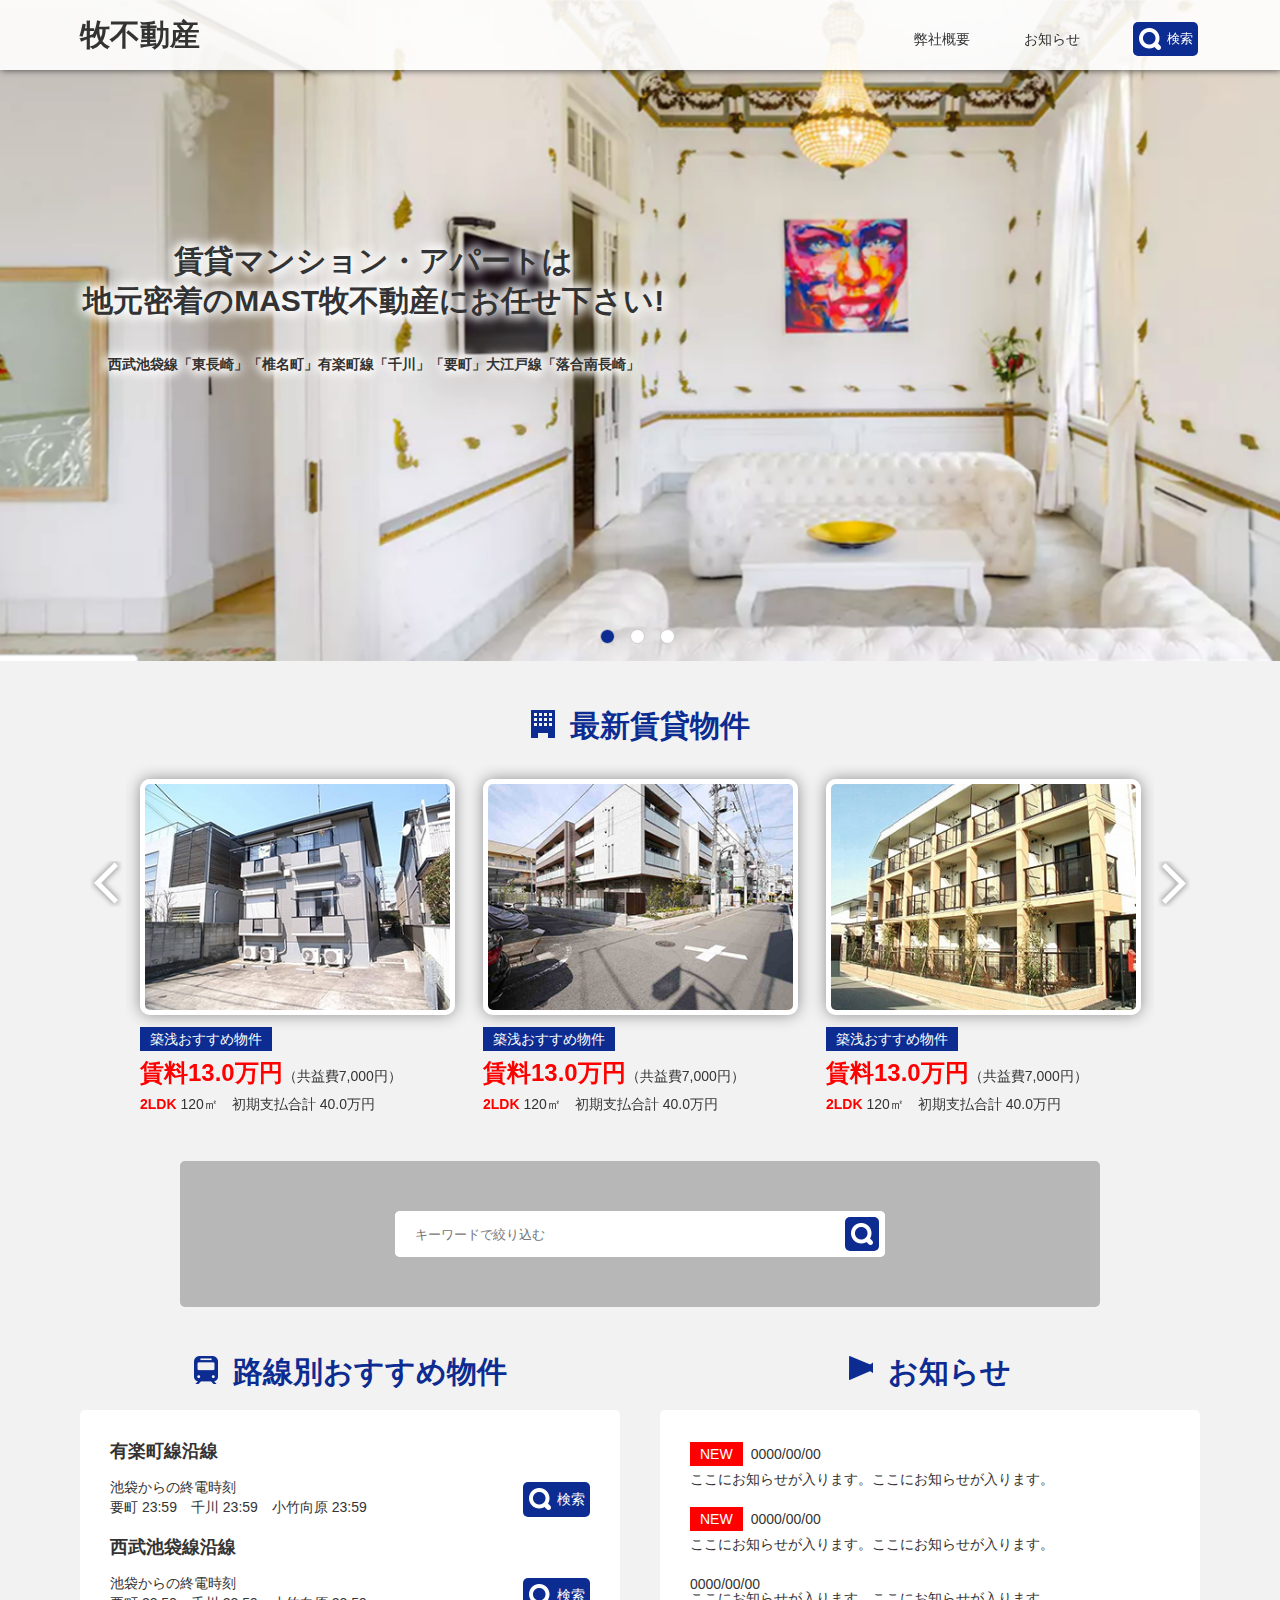
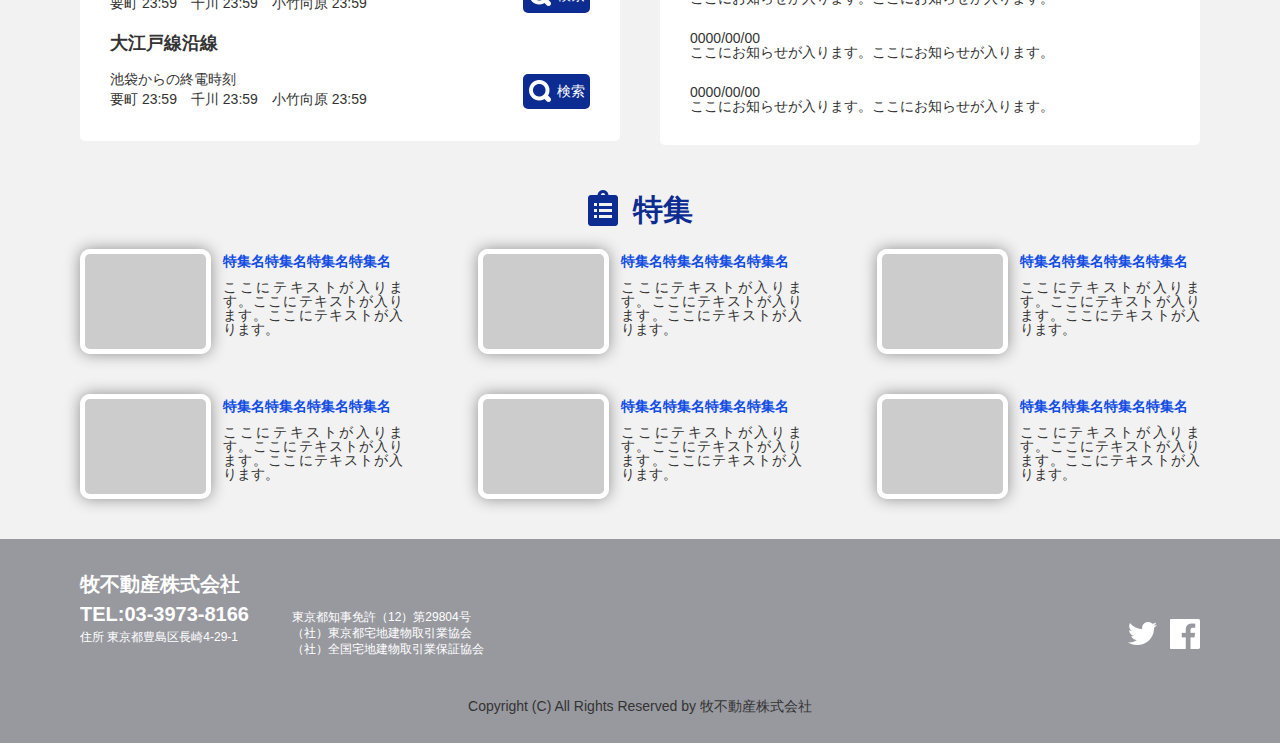
==== index.html @ fd667d38 "update" ====
<!DOCTYPE html>
<html>
<head>
	<title>牧不動産</title>
	<meta charset='utf-8'>
	<meta name="viewport" content="width=device-width, initial-scale=1, maximum-scale=1, user-scalable=no">
	<link rel="stylesheet" type="text/css" href="css/slick.css"/>
	<link rel="stylesheet" type="text/css" href="css/slick-theme.css"/>
	<link rel="stylesheet" type="text/css" href="css/mystyles.css">
</head>
<body>
	<header>
		<section class="main-header toppage clearfix">
			<div class="container ">
				<h1 class="logo">
					<a href="" title="牧不動産">牧不動産</a>
				</h1>

				<div class="clearfix header">
					<form id="search-global" class="form-inline searchform">
						<input type="text" class="form-control" id="search-global-input">
				
						<button href="" class="block-btn">
							<i class="searchBtn"></i>検索
						</button>
					</form>
					<ul class="menu">
						<li><a href="" title="弊社概要">弊社概要</a></li>
						<li><a href="" title="お知らせ">お知らせ</a></li>
					</ul>
				</div>
				
			</div>
		</section>

		<section class="main-visual">
			<div class="slider-container">
				<div class="slide-item">

					<div class="relaste-slide">
						<img src="images/top_banner.png" width="1200" height="620">
						<div class="slide-desc text-shadow">
							<h2>賃貸マンション・アパートは<br>地元密着のMAST牧不動産にお任せ下さい!</h2>
							<h3>西武池袋線「東長崎」「椎名町」有楽町線「千川」「要町」大江戸線「落合南長崎」</h3>
						</div>
					</div>

					<div class="relaste-slide">
						<img src="images/top_banner.png" width="1200" height="620">
						<div class="slide-desc text-shadow">
							<h2>賃貸マンション・アパートは<br>地元密着のMAST牧不動産にお任せ下さい!</h2>
							<h3>西武池袋線「東長崎」「椎名町」有楽町線「千川」「要町」大江戸線「落合南長崎」</h3>
						</div>
					</div>

					<div class="relaste-slide slick-slide">
						<img src="images/top_banner.png" alt="">
						<div class="slide-desc text-shadow">
							<h2>賃貸マンション・アパートは<br>地元密着のMAST牧不動産にお任せ下さい!</h2>
							<h3>西武池袋線「東長崎」「椎名町」有楽町線「千川」「要町」大江戸線「落合南長崎」</h3>
						</div>
					</div>

				</div>
			</div>
		</section>
	</header>

	<section class="hastitle">
		<div class="container">
			<div class="col-1">
				<h2 class="section-title"><i class="ico1"></i>最新賃貸物件</h2>

				
				<div class="slide-filtering">
					<div class="main-list clearfix">
						<div class="item item3">
							<div class="img-flitering box-border">
								<img src="images/pimg1.png" alt="">
							</div>
							<div class="text-fitering">
								<a href="#" class="title-btn">築浅おすすめ物件</a>
								<h3><span class="color-red">賃料13.0万円</span><span class="notboth">（共益費7,000円）</span></h3>
								<p><strong class="color-red">2LDK</strong> <span>120㎡　初期支払合計 40.0万円</span></p>
							</div>
						</div>
						<div class="item item3">
							<div class="img-flitering box-border">
								<img src="images/pimg2.png" alt="">
							</div>
							<div class="text-fitering">
								<a href="#" class="title-btn">築浅おすすめ物件</a>
								<h3><span class="color-red">賃料13.0万円</span><span class="notboth">（共益費7,000円）</span></h3>
								<p><strong class="color-red">2LDK</strong> <span>120㎡　初期支払合計 40.0万円</span></p>
							</div>
						</div>
						<div class="item item3">
							<div class="img-flitering box-border">
								<img src="images/pimg3.png" alt="">
							</div>
							<div class="text-fitering">
								<a href="#" class="title-btn">築浅おすすめ物件</a>
								<h3><span class="color-red">賃料13.0万円</span><span class="notboth">（共益費7,000円）</span></h3>
								<p><strong class="color-red">2LDK</strong> <span>120㎡　初期支払合計 40.0万円</span></p>
							</div>
						</div>
						<div class="item item3">
							<div class="img-flitering box-border">
								<img src="images/pimg1.png" alt="">
							</div>
							<div class="text-fitering">
								<a href="#" class="title-btn">築浅おすすめ物件</a>
								<h3><span class="color-red">賃料13.0万円</span><span class="notboth">（共益費7,000円）</span></h3>
								<p><strong class="color-red">2LDK</strong> <span>120㎡　初期支払合計 40.0万円</span></p>
							</div>
						</div>
						<div class="item item3">
							<div class="img-flitering box-border">
								<img src="images/pimg2.png" alt="">
							</div>
							<div class="text-fitering">
								<a href="#" class="title-btn">築浅おすすめ物件</a>
								<h3><span class="color-red">賃料13.0万円</span><span class="notboth">（共益費7,000円）</span></h3>
								<p><strong class="color-red">2LDK</strong> <span>120㎡　初期支払合計 40.0万円</span></p>
							</div>
						</div>
						<div class="item item3">
							<div class="img-flitering box-border">
								<img src="images/pimg3.png" alt="">
							</div>
							<div class="text-fitering">
								<a href="#" class="title-btn">築浅おすすめ物件</a>
								<h3><span class="color-red">賃料13.0万円</span><span class="notboth">（共益費7,000円）</span></h3>
								<p><strong class="color-red">2LDK</strong> <span>120㎡　初期支払合計 40.0万円</span></p>
							</div>
						</div>
					</div>
				</div>
			</div>
		</div>
	</section>

	<section class="block-search">
		<div class="container clearfix">
			<form class="main-search">
				<div class="bgsearch">
					<div class="blsearch">
						<input type="text" name="main-search" placeholder="キーワードで絞り込む">
						<button class="btn-search" type="submit"></button>
					</div>
				</div>
			</form>
		</div>
	</section>

	<section class="block-suggestions hastitle">
		<div class="container clearfix">
			<div class="col-2">
				<h2 class="section-title"><i class="ico1"></i>路線別おすすめ物件</h2>

				<div class="block-content">
					<ul class="list-order">
						<li class="clearfix">
							<div class="left">
								<h3 class="block-title">有楽町線沿線</h3>
								<p class="block-desc">
									<span>池袋からの終電時刻</span>
									<span>要町 23:59　千川 23:59　小竹向原 23:59</span>
								</p>
							</div>

							<div class="right">
								<a href="" class=" block-btn">
									<i class="searchBtn"></i>検索
								</a>
							</div>
						</li>

						<li class="clearfix">
							<div class="left">
								<h3 class="block-title">西武池袋線沿線</h3>
								<p class="block-desc">
									<span>池袋からの終電時刻</span>
									<span>要町 23:59　千川 23:59　小竹向原 23:59</span>
								</p>
							</div>

							<div class="right">
								<a href="" class=" block-btn">
									<i class="searchBtn"></i>検索
								</a>
							</div>
						</li>

						<li class="clearfix">
							<div class="left">
								<h3 class="block-title">大江戸線沿線</h3>
								<p class="block-desc">
									<span>池袋からの終電時刻</span>
									<span>要町 23:59　千川 23:59　小竹向原 23:59</span>
								</p>
							</div>

							<div class="right">
								<a href="" class="block-btn">
									<i class="searchBtn"></i>検索
								</a>
							</div>
						</li>
					</ul>
				</div>
			</div>

			<div class="col-2">
				<h2 class="section-title"><i class="ico1"></i>お知らせ</h2>

				<div class="block-content">
					<ul class="list-order">
						<li class="clearfix">
							<p class="clearfix">	
								<span class="new">NEW</span>
								<span class="time">0000/00/00</span>
							</p>

							<p class="clearfix">ここにお知らせが入ります。ここにお知らせが入ります。</p>
						</li>

						<li class="clearfix">
							<p class="clearfix">	
								<span class="new">NEW</span>
								<span class="time">0000/00/00</span>
							</p>

							<p class="clearfix">ここにお知らせが入ります。ここにお知らせが入ります。</p>
						</li>

						<li class="clearfix class="clearfix"">
							<p>	
								<span class="time">0000/00/00</span>
							</p>

							<p class="clearfix">ここにお知らせが入ります。ここにお知らせが入ります。</p>
						</li>

						<li class="clearfix class="clearfix"">
							<p>	
								<span class="time">0000/00/00</span>
							</p>

							<p class="clearfix">ここにお知らせが入ります。ここにお知らせが入ります。</p>
						</li>

						<li class="clearfix class="clearfix"">
							<p>	
								<span class="time">0000/00/00</span>
							</p>

							<p class="clearfix">ここにお知らせが入ります。ここにお知らせが入ります。</p>
						</li>
					</ul>
				</div>
			</div>
		</div>
	</section>

	<section class="block-feature hastitle">
		<div class="container clearfix">
			<div class="col-1">
				<h2 class="section-title"><i class="ico1"></i>特集</h2>

				<div class="col-1 feature-box">
					<div class="feature-box-item clearfix">
						<div class="left box-border">
							<a href="" alt="">
								<img src="images/noimg.png" alt="noimg">
							</a>
						</div>

						<div class="box-content">
							<h4 class="sub-title">特集名特集名特集名特集名</h4>

							<p>ここにテキストが入ります。ここにテキストが入ります。ここにテキストが入ります。</p>
						</div>
					</div>

					<div class="feature-box-item clearfix">
						<div class="left box-border">
							<a href="" alt="">
								<img src="images/noimg.png" alt="noimg">
							</a>
						</div>

						<div class="box-content">
							<h4 class="sub-title">特集名特集名特集名特集名</h4>

							<p>ここにテキストが入ります。ここにテキストが入ります。ここにテキストが入ります。</p>
						</div>
					</div>

					<div class="feature-box-item clearfix">
						<div class="left box-border">
							<a href="" alt="">
								<img src="images/noimg.png" alt="noimg">
							</a>
						</div>

						<div class="box-content">
							<h4 class="sub-title">特集名特集名特集名特集名</h4>

							<p>ここにテキストが入ります。ここにテキストが入ります。ここにテキストが入ります。</p>
						</div>
					</div>

					<div class="feature-box-item clearfix">
						<div class="left box-border">
							<a href="" alt="">
								<img src="images/noimg.png" alt="noimg">
							</a>
						</div>

						<div class="box-content">
							<h4 class="sub-title">特集名特集名特集名特集名</h4>

							<p>ここにテキストが入ります。ここにテキストが入ります。ここにテキストが入ります。</p>
						</div>
					</div>

					<div class="feature-box-item clearfix">
						<div class="left box-border">
							<a href="" alt="">
								<img src="images/noimg.png" alt="noimg">
							</a>
						</div>

						<div class="box-content">
							<h4 class="sub-title">特集名特集名特集名特集名</h4>

							<p>ここにテキストが入ります。ここにテキストが入ります。ここにテキストが入ります。</p>
						</div>
					</div>

					<div class="feature-box-item clearfix">
						<div class="left box-border">
							<a href="" alt="">
								<img src="images/noimg.png" alt="noimg">
							</a>
						</div>

						<div class="box-content">
							<h4 class="sub-title">特集名特集名特集名特集名</h4>

							<p>ここにテキストが入ります。ここにテキストが入ります。ここにテキストが入ります。</p>
						</div>
					</div>
				</div>

			</div>
		</div>
	</section>

	<footer>
		<div class="container clearfix">
			<div class="clearfix">
				<div class="block-contact">
					<h4>牧不動産株式会社</h4>
					<h4>TEL:03-3973-8166</h4>
					<span>住所 東京都豊島区長崎4‐29‐1</span>
				</div>

				<div class="block-info">
					東京都知事免許（12）第29804号
					<ul>
						<li>（社）東京都宅地建物取引業協会</li>
						<li>（社）全国宅地建物取引業保証協会</li>
					</ul>
				</div>

				<div class="block-social">
					<ul>
						<li><a class="social-icon twicon" href="" title="twitter"></a></li>
						<li><a class="social-icon fbicon" href="" title="facebook"></a></li>
					</ul>
				</div>
			</div>

			<div class="copyright">Copyright (C) All Rights Reserved by 牧不動産株式会社</div>
		</div>
	</footer>

	<script type="text/javascript" src="js/jquery.min.js"></script>
	<!-- <script type="text/javascript" src="js/bootstrap.js"></script> -->
	<!-- <script type="text/javascript" src="js/swiper.jquery.js"></script> -->
	<script type="text/javascript" src="js/slick.js"></script>
	<script type="text/javascript" src="js/myscripts.js"></script>
</body>
</html>
---- css/mystyles.css ----
/*reset*/


/* http://meyerweb.com/eric/tools/css/reset/ 
v2.0 | 20110126
License: none (public domain)
*/

html,
body,
div,
span,
applet,
object,
iframe,
h1,
h2,
h3,
h4,
h5,
h6,
p,
blockquote,
pre,
a,
abbr,
acronym,
address,
big,
cite,
code,
del,
dfn,
em,
img,
ins,
kbd,
q,
s,
samp,
small,
strike,
strong,
sub,
sup,
tt,
var,
b,
u,
i,
center,
dl,
dt,
dd,
ol,
ul,
li,
fieldset,
form,
label,
legend,
table,
caption,
tbody,
tfoot,
thead,
tr,
th,
td,
article,
aside,
canvas,
details,
embed,
figure,
figcaption,
footer,
header,
hgroup,
menu,
nav,
output,
ruby,
section,
summary,
time,
mark,
audio,
video {
    margin: 0;
    padding: 0;
    border: 0;
    font-size: 100%;
    font: inherit;
    vertical-align: baseline;
}


/* HTML5 display-role reset for older bcleafixsers */

article,
aside,
details,
figcaption,
figure,
footer,
header,
hgroup,
menu,
nav,
section {
    display: block;
}

body {
    line-height: 1;
}

ol,
ul {
    list-style: none;
}

blockquote,
q {
    quotes: none;
}

blockquote:before,
blockquote:after,
q:before,
q:after {
    content: '';
    content: none;
}

button {
    cursor: pointer;
}

table {
    border-collapse: collapse;
    border-spacing: 0;
}

* {
    box-sizing: border-box;
}

select:focus,
select:active,
input:focus,
input:active {
    outline: none;
}


/*Global*/

* {
    box-sizing: border-box;
}

body {
    font-size: 14px;
    color: #333;
    background-color: #f2f2f2;
    font-family: meiryo, arial, sans-serif;
}

* {
    box-sizing: border-box;
}

strong {
    font-weight: bold;
}

p {
    clear: both;
}

.text-shadow {
    text-shadow: 5px 0 10px #fff, -5px 0 10px #fff, 0 5px 10px #fff, 0 -5px 10px #fff;
}

.col-1 {
    width: 100%;
}

.col-2 {
    width: 50%;
    padding: 0 20px;
    float: left;
}

.col-2:first-child {
    padding-left: 0;
}

.col-2:last-child {
    padding-right: 0;
}

.col-3 {
    width: 33.33%;
    float: left;
    padding: 25px;
}

.col-3:last-of-type {
    padding-right: 0;
    padding-left: 50px;
}

.col-3:first-of-type {
    padding-left: 0;
    padding-right: 50px;
}

.container {
    max-width: 1120px;
    width: 100%;
    margin: 0 auto;
}

img {
    max-width: 100%;
    width: 100%;
    height: auto;
    vertical-align: middle;
}

.sub-title {
    margin-top: 5px;
    margin-bottom: 12px;
    color: #124ee5;
}

h1,
h2,
h3,
h4,
h5,
h6 {
    font-weight: 600;
}

.color-red {
    color: #ff0000;
}

.color-black {
    color: #000;
}

.color-white {
    color: #fff;
}

.notboth {
    font-weight: 500;
}


/*Header*/

header {
    position: relative;
}

.main-header {
    background-color: rgba(255, 255, 255, 0.9);
    z-index: 10;
    width: 100%;
    box-shadow: 1px 0 7px #3e3e3e;
}

.main-header.toppage {
    top: 0;
    position: absolute;
}

.main-header .container {
    height: 70px;
    padding: 20px 0;
}

#search-global {
    position: relative;
    min-width: 70px;
    height: 38px;
    overflow: hidden;
    border: 2px solid transparent;
}

#search-global:after {
    content: "";
    position: absolute;
    z-index: 2;
    display: block;
    width: 100%;
    height: 100%;
    top: 0;
    left: 0;
}

#search-global.active:after {
    z-index: 0;
}

#search-global-input {
    position: relative;
    float: left;
    height: 34px;
    border: 1px solid transparent;
    width: 0;
    border-radius: 5px;
}

#search-global .block-btn {
    position: absolute;
    cursor: pointer;
    z-index: 1;
    right: 0;
    top: 0;
}

#search-global.active {
    width: 251px;
    height: 38px;
    border: 2px solid #b7b7b7;
    border-radius: 5px;
}

#search-global.active #search-global-input {
    width: 100%;
    z-index: 1;
    padding-right: 65px;
    padding-left: 15px;
}

a {
    color: #333;
    text-decoration: none;
}

.logo {
    font-size: 30px;
    float: left;
}

.header {
    float: right;
}

.clearfix:before,
.clearfix:after {
    content: " ";
    display: block;
}

.clearfix:after {
    clear: both;
}

.form-inline {
    float: right;
}

.menu {
    float: left;
    padding-top: 12px;
}

.menu li {
    display: inline-block;
    margin-right: 50px;
}

.relaste-slide img {
    width: 100%;
}

.relaste-slide {
    position: relative;
}

.slide-desc {
    position: absolute;
    left: 6.5%;
    top: 36.37%;
}


/*slide-desc*/

.main-visual {
    clear: both;
    position: relative;
}

.main-visual .slick-dots {
    bottom: 15px;
}

.section-title {
    text-align: center;
    color: #0c2c91;
    font-size: 30px;
    margin: 48px 0 23px;
}

.section-title i {
    background: url(../images/sprite.png) no-repeat -27px 0px transparent;
    display: inline-block;
    height: 28px;
    margin-right: 15px;
    margin-top: 1px;
    vertical-align: text-top;
    width: 24px;
}


/**/

.slide-desc {
    text-align: center;
}

.slide-desc h2 {
    font-size: 30px;
    line-height: 40px;
    margin-bottom: 36px;
}

.slide-desc h3 {
    font-size: 14px;
}

.slick-dots li {
    overflow: hidden;
    width: 15px;
    height: 15px;
    border-radius: 50%;
    border: 1px solid #ccc;
    background-color: #fff;
    margin-left: 10px;
}

.slick-dots li.slick-active {
    background-color: #0c2c91;
}

.slick-dots li:first-child {
    margin-left: 0;
}

.slick-dots li button:before {
    content: none;
}


/**/

.item {
    float: left;
}

.main-list .slick-prev,
.main-list .slick-next {
    background: url(../images/sprite.png) no-repeat 0 0 transparent;
    height: 46px;
    width: 32px;
    z-index: 99;
    top: 120px;
}

.main-list .slick-prev:before,
.main-list .slick-next:before {
    content: "";
}

.main-list .slick-prev {
    left: 10px;
    background-position: -232px 0;
}

.main-list .slick-next {
    right: 10px;
    background-position: -271px 0;
}

.main-list .slick-list {
    margin: 0 46px;
    width: calc(100% - 92px);
}

.main-list .slick-slide img {
    width: 100%;
}

.main-list .slick-track {
    padding: 15px 0;
}

.main-list.slick-initialized .slick-slide {
    padding: 0 14px;
}

.main-list .img-flitering {
    margin-bottom: 12px;
}

.box-border {
    border-radius: 10px;
    border: 5px solid #fff;
    box-shadow: 0 0 15px #8e8e8e;
    overflow: hidden;
}

.slide-filtering {
    margin-bottom: 35px;
}

.text-fitering>a {
    padding: 5px 10px;
    display: block;
    line-height: 1;
    float: left;
    background-color: #0c2c91;
    color: #fff;
    margin-bottom: 10px;
}

.text-fitering h3 {
    clear: both;
    margin-bottom: 12px;
}

.text-fitering h3 .color-red {
    font-size: 24px;
}

.text-fitering p {}


/*Main search*/

.main-search {
    background-color: #b7b7b7;
    border-radius: 5px;
    display: block;
    height: 146px;
    margin: 0 auto;
    padding: 50px 215px;
    width: 920px;
}

.blsearch {
    background-color: #fff;
    border-radius: 5px;
    height: 100%;
    overflow: hidden;
    position: relative;
    width: 100%;
}

.blsearch input {
    position: relative;
    border: none;
    height: 46px;
    margin: 0;
    padding: 0 50px 0 20px;
    width: 100%;
}

.blsearch button,
.searchBtn {
    background: url(../images/sprite.png) no-repeat 6px 6px #0c2c91;
    border-radius: 5px;
    border: none;
    height: 34px;
    width: 34px;
    display: block;
}

.blsearch button {
    position: absolute;
    right: 6px;
    top: 6px;
}


/*Block Suggestion*/

.block-suggestions .col-2:first-child .section-title i {
    background-position-x: -56px;
}

.block-suggestions .col-2:last-child .section-title i {
    background-position-x: -85px;
}

.block-content {
    padding: 32px 30px;
    background-color: #fff;
    border-radius: 5px;
}

.left {
    float: left;
}

.right {
    float: right;
}

.list-order li {
    margin-bottom: 21px;
}

.list-order li:last-child {
    margin-bottom: 0;
}

.list-order li .new {
    padding: 5px 10px;
    display: inline-block;
    float: left;
    margin: 0 8px 6px 0;
    background-color: #ff0000;
    color: #fff;
}

.list-order li .time {
    vertical-align: -webkit-baseline-middle;
}

.block-content .block-title {
    font-size: 18px;
    margin-bottom: 17px;
}

.block-content .block-desc {}

.block-content .block-desc span {
    clear: both;
    line-height: 20px;
    display: block;
}

.block-btn {
    display: block;
    overflow: hidden;
    background-color: #0c2c91;
    border-radius: 5px;
    color: #fff;
    line-height: 2.5;
    padding: 0 5px 0 0;
    border: none;
}

.block-content .block-btn {
    margin-top: 40px;
}

.block-btn .searchBtn {
    float: left;
    background-color: transparent;
}


/*Feature*/

.block-feature .section-title i {
    width: 30px;
    height: 36px;
    background-position: -116px 0;
    margin-top: -3px;
}

.feature-box-item {
    margin-bottom: 40px;
    float: left;
    width: 33.33%;
}

.feature-box-item:nth-child(3n+1) {
    clear: both;
    padding-right: 50px;
}

.feature-box-item:nth-child(3n+2) {
    padding: 0 25px;
}

.feature-box-item:nth-child(3n+3) {
    padding-left: 50px;
}

.feature-box .left {
    margin-right: 12px;
}

.box-content {
    width: calc(100% - 143px);
    float: left;
}

.box-content p {
    text-align: justify;
}


/*footer*/

footer {
    padding-top: 30px;
    padding-bottom: 30px;
    background-color: #98999f;
    color: #fff;
}

.block-contact {
    float: left;
    margin-right: 43px;
}

.block-contact h4 {
    font-size: 20px;
    line-height: 30px;
}

.block-contact span {
    font-size: 12px;
}

.block-info {
    float: left;
    padding-top: 40px;
    font-size: 12px;
    line-height: 16px;
}

.block-social {
    float: right;
    padding-top: 50px;
}

.block-social ul li {
    float: left;
    margin-left: 12px;
}

.social-icon {
    width: 30px;
    height: 30px;
    display: block;
    background: url(../images/sprite.png) no-repeat 6px 6px transparent;
}

.twicon {
    background-position: -155px -2px;
}

.fbicon {
    background-position: -198px 0px;
}

.copyright {
    width: 100%;
    clear: both;
    text-align: center;
    margin-top: 42px;
    color: #333;
}


/*Breakcumb*/

.breakcumb {
    padding: 21px 0 23px;
}

.breakcumb a {
    padding: 0 6px;
}

.breakcumb a:first-child {
    padding-left: 0;
}

.breakcumb a:lastchild {
    padding-right: 0;
}

.breakcumb a[href] {
    text-decoration: underline;
}


/*Main Content*/

.main-content {
    background-color: #fff;
    border-radius: 5px;
    border-top: 7px solid #0c2c91;
    padding: 17px 30px 32px;
    margin-bottom: 23px;
}

.content-title {
    font-size: 30px;
    color: #0c2c91;
    margin-bottom: 28px;
}

.note {
    font-size: 24px;
    border-left: 4px solid #0c2c91;
    padding-left: 12px;
}

.content-text {
    line-height: 20px;
}

.content-text p {
    margin-bottom: 25px;
}

.gotop {
    color: #124ee5;
}


/*Div face table*/

.table {
    display: table;
    width: 100%;
}

.border-white {
    border: 1px solid #fff;
}

.table-row {
    display: table-row;
}

.table-cell {
    display: table-cell;
    vertical-align: middle;
    border-top: 1px solid #fff;
    border-bottom: 1px solid #fff;
    padding-top: 30px;
    padding-bottom: 30px;
}

.table-cell:not(.table-cell-bg) {
    padding-left: 20px;
    padding-right: 20px;
}

.table-cell-bg {
    width: 102px;
    background-color: #d8e1fc;
    text-align: center;
}

.ksg .input-group {
    overflow: hidden;
    float: left;
    position: relative;
    margin-right: 32px;
}

.ksg .input-group select {
    width: 128px;
    float: left;
    height: 32px;
    border-radius: 5px;
    border: 2px solid #ccc;
}

.ksg .input-group:before {
    position: absolute;
    right: 8px;
    top: 10px;
    width: 14px;
    height: 10px;
    display: block;
    content: '';
    background: url(../images/arrowdown.png) center center no-repeat #fff;
}

.ksg .input-group.last {
    margin-right: 0;
}

.w60 {
    max-width: 60%;
}

.w60 .input-sub-group {
    width: 33.33%;
}

.w80 .input-sub-group.last {
    width: 80%;
}

.w80 .input-sub-group.last .input-cell {
    width: 16.665%;
}

.input-sub-group {
    float: left;
    padding: 10px 0;
}

.border-right {
    border-right: 1px solid #ccc;
    padding-right: 10px;
}

.border-right label {
    font-weight: 600;
}

.input-sub-group.last {
    width: 66.66%;
    float: left;
    padding-left: 10px;
}

.input-cell {
    width: 33.33%;
    float: left;
}

.ksg {
    position: relative;
}

.ksg:after {
    color: #000;
    content: "~";
    display: block;
    font-family: 'Times';
    font-size: 20px;
    font-weight: bold;
    left: 159px;
    position: absolute;
    top: 37%;
}

.sub-content-title {
    margin-top: 50px;
    font-size: 20px;
    margin-bottom: 20px;
}

.sub-content-title span {
    color: #0c2c91;
    font-size: 30px;
}

.box-results {
    margin-bottom: 50px;
}

.box-results:last-child {
    margin-bottom: 0;
}

.box-results .first {
    margin-right: 30px;
    width: 295px;
}

.box-results .last {
    width: calc(100% - 325px);
}

.results-title {
    margin-bottom: 5px;
}

.results-title a {
    color: #124ee5;
    font-size: 20px;
}

.results-desc {
    background-color: #edf1fe;
    border-radius: 5px;
    padding: 15px 12px;
}

.padding-left {
    padding-left: 10px;
}

.result-table {
    width: 100%;
    display: table;
}

.results-infos {
    margin-bottom: 10px;
}

.results-info {
    vertical-align: middle;
    display: table-cell;
    padding-bottom: 15px;
    padding-top: 15px;
}

.results-info>span {
    clear: both;
    display: block;
}

.text-left {
    text-align: left;
}

.text-center {
    text-align: center;
}

.content-text .results-desc {
    margin-bottom: 15px;
}

.results-info-01 {
    width: 27%;
}

.results-info-02 {
    width: 10.4%;
}

.results-info-03 {
    width: 16.2%;
}

.results-info-04 {
    width: 25.9%;
}

.results-info-05 {
    width: 20.5%;
}

.results-info-07 {
    width: 20%;
}

.results-info-08 {
    width: 12.2%;
}

.results-info-09 {
    width: 12.68%;
}

.results-info-10 {
    width: 34.62%;
}

.results-price {
    font-size: 30px;
    font-weight: 600;
}

.results-price label {
    background-color: #ff0000;
    color: #fff;
    display: inline-block;
    font-size: 13px;
    padding: 5px;
    vertical-align: middle;
}

.results-price span {
    display: inline-block;
    vertical-align: middle;
}

.result-row {
    margin-bottom: 9px;
    line-height: 1;
}

.result-row-inline {
    margin-bottom: 0;
}

.result-row-inline .result-cell {
    width: 100%;
    display: block;
    margin-bottom: 5px;
}

.result-row-inline .result-cell:last-child {
    margin-bottom: 0;
}

.result-cell {
    display: inline-block;
    width: 50%;
    float: left;
}

.result-cell .label,
.result-label {
    text-align: center;
    background-color: #b5b5b5;
    color: #fff;
    display: inline-block;
    font-weight: 500;
    height: 24px;
    line-height: 24px;
    width: 24px;
}

.result-label {
    width: auto;
    font-weight: 500 !important;
    padding: 0 5px;
}


/*pagination*/

.pagination {
    clear: both;
    margin-bottom: 52px;
    text-align: center;
    width: 100%;
}

.listnumber {
    display: inline-block;
}

.listnumber a {
    border-radius: 50%;
    color: #0c2c91;
    float: left;
    padding: 9px 13px;
    text-decoration: none;
}

.listnumber a.active {
    background-color: #fff;
    color: #000;
}

.list-icon li {
    float: left;
    width: 50px;
    height: 50px;
    margin-right: 10px;
    font-size: 12px;
}

.list-icon li:last-child {
    margin-right: 0;
}

.list-icon li img {
    margin-bottom: 3px;
}
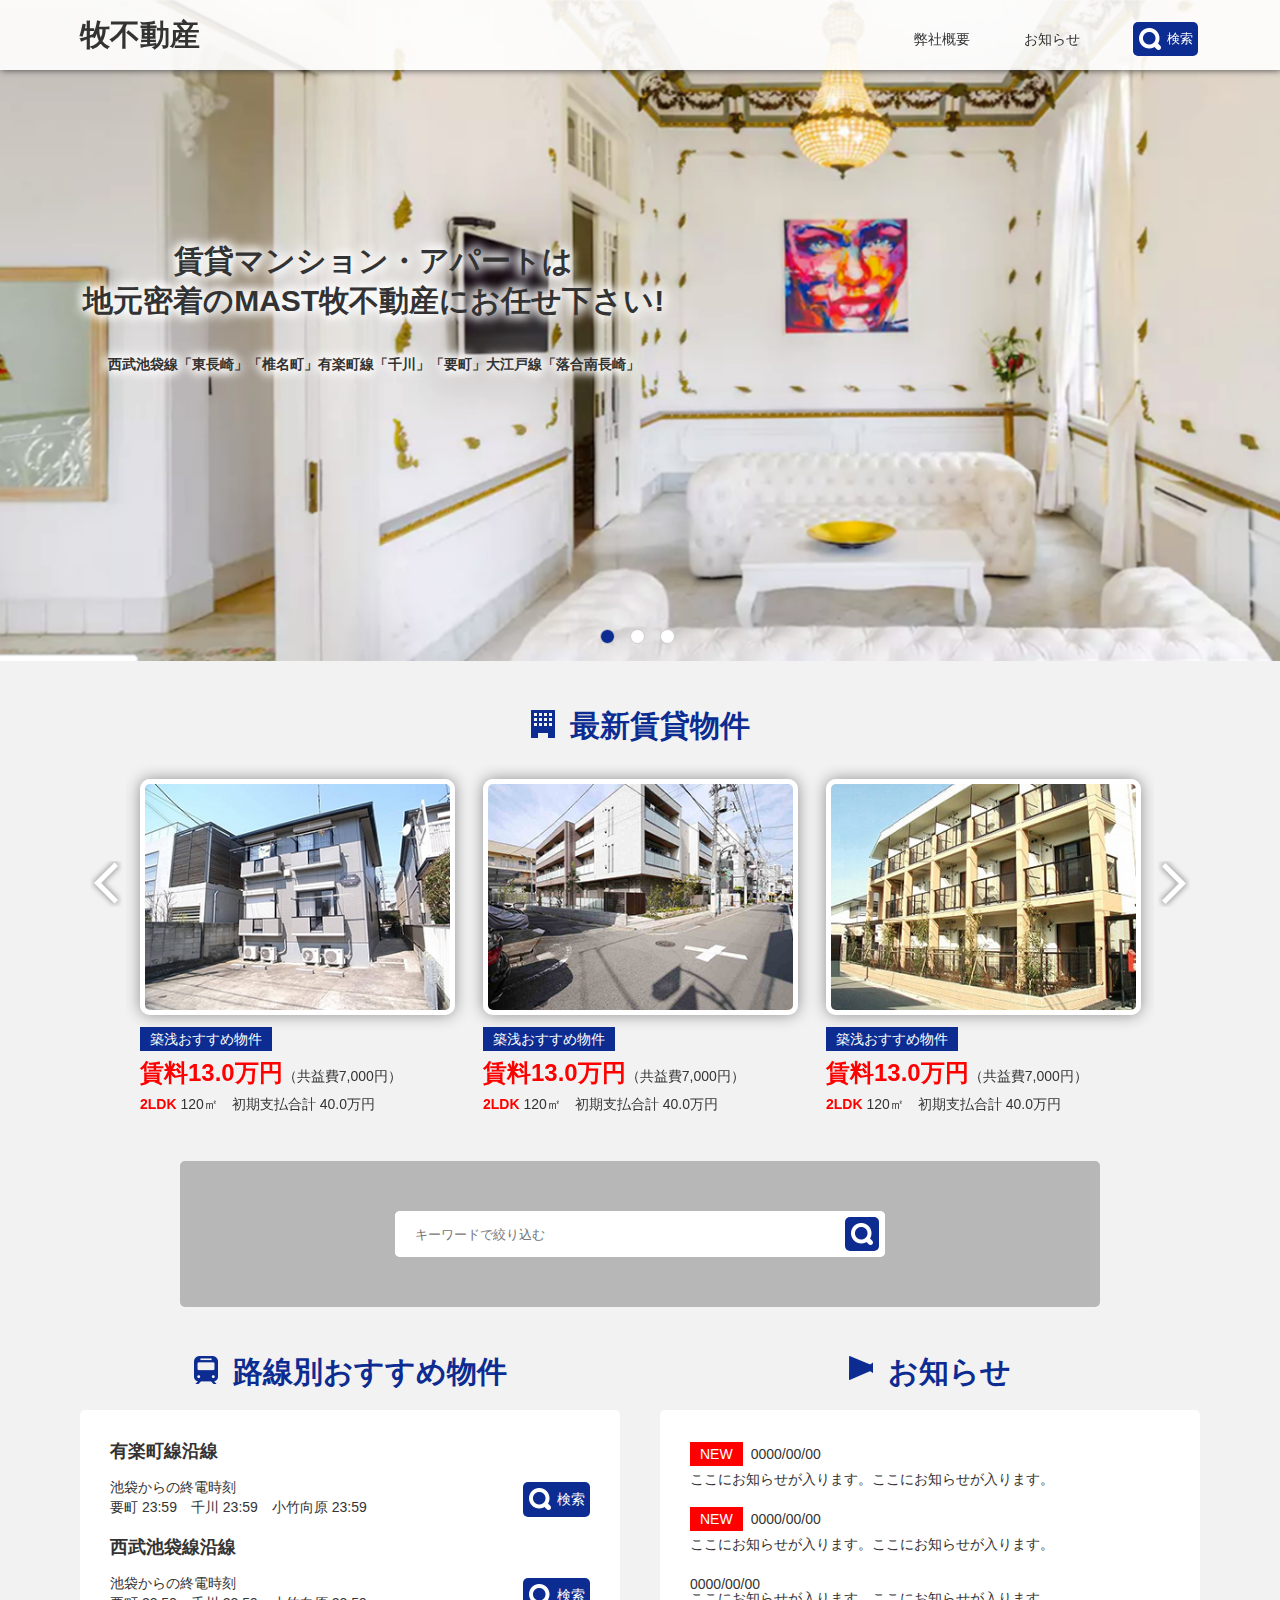
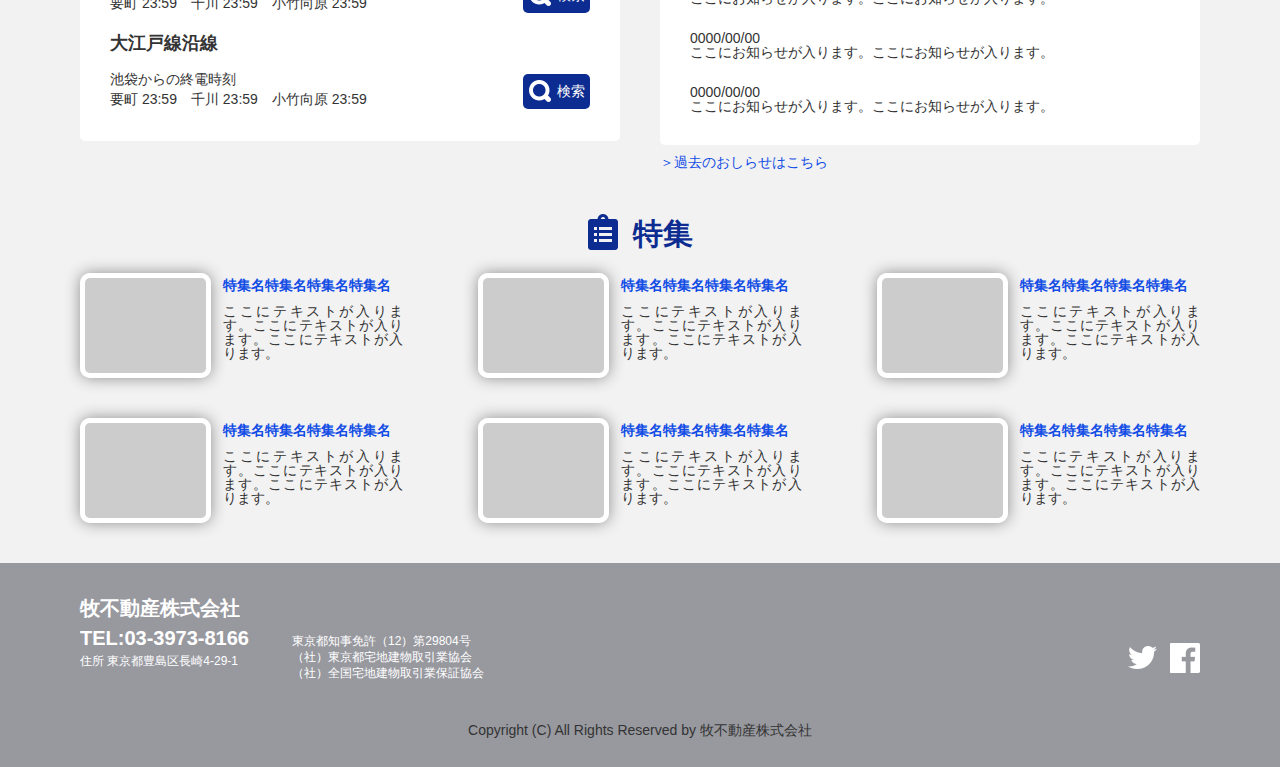
==== commit f3c1e491: "update Detail page and add responsive" ====
--- a/index.html
+++ b/index.html
@@ -1,396 +1,406 @@
 <!DOCTYPE html>
 <html>
+
 <head>
-	<title>牧不動産</title>
-	<meta charset='utf-8'>
-	<meta name="viewport" content="width=device-width, initial-scale=1, maximum-scale=1, user-scalable=no">
-	<link rel="stylesheet" type="text/css" href="css/slick.css"/>
-	<link rel="stylesheet" type="text/css" href="css/slick-theme.css"/>
-	<link rel="stylesheet" type="text/css" href="css/mystyles.css">
+    <title>牧不動産</title>
+    <meta charset='utf-8'>
+    <meta name="viewport" content="width=device-width, initial-scale=1, maximum-scale=1, user-scalable=no">
+    <link rel="stylesheet" type="text/css" href="css/slick.css" />
+    <link rel="stylesheet" type="text/css" href="css/slick-theme.css" />
+    <link rel="stylesheet" type="text/css" href="css/mystyles.css">
+    <link rel="stylesheet" type="text/css" href="css/responsive.css">
 </head>
+
 <body>
-	<header>
-		<section class="main-header toppage clearfix">
-			<div class="container ">
-				<h1 class="logo">
-					<a href="" title="牧不動産">牧不動産</a>
-				</h1>
-
-				<div class="clearfix header">
-					<form id="search-global" class="form-inline searchform">
-						<input type="text" class="form-control" id="search-global-input">
-				
-						<button href="" class="block-btn">
+    <header>
+        <section class="main-header toppage clearfix">
+            <div class="container ">
+                <h1 class="logo">
+                    <a href="" title="牧不動産">牧不動産</a>
+                </h1>
+
+                <div class="clearfix header">
+                    <form id="search-global" class="form-inline searchform">
+                        <input type="text" class="form-control" id="search-global-input">
+
+                        <button href="" class="block-btn">
 							<i class="searchBtn"></i>検索
 						</button>
-					</form>
-					<ul class="menu">
-						<li><a href="" title="弊社概要">弊社概要</a></li>
-						<li><a href="" title="お知らせ">お知らせ</a></li>
-					</ul>
-				</div>
-				
-			</div>
-		</section>
-
-		<section class="main-visual">
-			<div class="slider-container">
-				<div class="slide-item">
-
-					<div class="relaste-slide">
-						<img src="images/top_banner.png" width="1200" height="620">
-						<div class="slide-desc text-shadow">
-							<h2>賃貸マンション・アパートは<br>地元密着のMAST牧不動産にお任せ下さい!</h2>
-							<h3>西武池袋線「東長崎」「椎名町」有楽町線「千川」「要町」大江戸線「落合南長崎」</h3>
-						</div>
-					</div>
-
-					<div class="relaste-slide">
-						<img src="images/top_banner.png" width="1200" height="620">
-						<div class="slide-desc text-shadow">
-							<h2>賃貸マンション・アパートは<br>地元密着のMAST牧不動産にお任せ下さい!</h2>
-							<h3>西武池袋線「東長崎」「椎名町」有楽町線「千川」「要町」大江戸線「落合南長崎」</h3>
-						</div>
-					</div>
-
-					<div class="relaste-slide slick-slide">
-						<img src="images/top_banner.png" alt="">
-						<div class="slide-desc text-shadow">
-							<h2>賃貸マンション・アパートは<br>地元密着のMAST牧不動産にお任せ下さい!</h2>
-							<h3>西武池袋線「東長崎」「椎名町」有楽町線「千川」「要町」大江戸線「落合南長崎」</h3>
-						</div>
-					</div>
-
-				</div>
-			</div>
-		</section>
-	</header>
-
-	<section class="hastitle">
-		<div class="container">
-			<div class="col-1">
-				<h2 class="section-title"><i class="ico1"></i>最新賃貸物件</h2>
-
-				
-				<div class="slide-filtering">
-					<div class="main-list clearfix">
-						<div class="item item3">
-							<div class="img-flitering box-border">
-								<img src="images/pimg1.png" alt="">
-							</div>
-							<div class="text-fitering">
-								<a href="#" class="title-btn">築浅おすすめ物件</a>
-								<h3><span class="color-red">賃料13.0万円</span><span class="notboth">（共益費7,000円）</span></h3>
-								<p><strong class="color-red">2LDK</strong> <span>120㎡　初期支払合計 40.0万円</span></p>
-							</div>
-						</div>
-						<div class="item item3">
-							<div class="img-flitering box-border">
-								<img src="images/pimg2.png" alt="">
-							</div>
-							<div class="text-fitering">
-								<a href="#" class="title-btn">築浅おすすめ物件</a>
-								<h3><span class="color-red">賃料13.0万円</span><span class="notboth">（共益費7,000円）</span></h3>
-								<p><strong class="color-red">2LDK</strong> <span>120㎡　初期支払合計 40.0万円</span></p>
-							</div>
-						</div>
-						<div class="item item3">
-							<div class="img-flitering box-border">
-								<img src="images/pimg3.png" alt="">
-							</div>
-							<div class="text-fitering">
-								<a href="#" class="title-btn">築浅おすすめ物件</a>
-								<h3><span class="color-red">賃料13.0万円</span><span class="notboth">（共益費7,000円）</span></h3>
-								<p><strong class="color-red">2LDK</strong> <span>120㎡　初期支払合計 40.0万円</span></p>
-							</div>
-						</div>
-						<div class="item item3">
-							<div class="img-flitering box-border">
-								<img src="images/pimg1.png" alt="">
-							</div>
-							<div class="text-fitering">
-								<a href="#" class="title-btn">築浅おすすめ物件</a>
-								<h3><span class="color-red">賃料13.0万円</span><span class="notboth">（共益費7,000円）</span></h3>
-								<p><strong class="color-red">2LDK</strong> <span>120㎡　初期支払合計 40.0万円</span></p>
-							</div>
-						</div>
-						<div class="item item3">
-							<div class="img-flitering box-border">
-								<img src="images/pimg2.png" alt="">
-							</div>
-							<div class="text-fitering">
-								<a href="#" class="title-btn">築浅おすすめ物件</a>
-								<h3><span class="color-red">賃料13.0万円</span><span class="notboth">（共益費7,000円）</span></h3>
-								<p><strong class="color-red">2LDK</strong> <span>120㎡　初期支払合計 40.0万円</span></p>
-							</div>
-						</div>
-						<div class="item item3">
-							<div class="img-flitering box-border">
-								<img src="images/pimg3.png" alt="">
-							</div>
-							<div class="text-fitering">
-								<a href="#" class="title-btn">築浅おすすめ物件</a>
-								<h3><span class="color-red">賃料13.0万円</span><span class="notboth">（共益費7,000円）</span></h3>
-								<p><strong class="color-red">2LDK</strong> <span>120㎡　初期支払合計 40.0万円</span></p>
-							</div>
-						</div>
-					</div>
-				</div>
-			</div>
-		</div>
-	</section>
-
-	<section class="block-search">
-		<div class="container clearfix">
-			<form class="main-search">
-				<div class="bgsearch">
-					<div class="blsearch">
-						<input type="text" name="main-search" placeholder="キーワードで絞り込む">
-						<button class="btn-search" type="submit"></button>
-					</div>
-				</div>
-			</form>
-		</div>
-	</section>
-
-	<section class="block-suggestions hastitle">
-		<div class="container clearfix">
-			<div class="col-2">
-				<h2 class="section-title"><i class="ico1"></i>路線別おすすめ物件</h2>
-
-				<div class="block-content">
-					<ul class="list-order">
-						<li class="clearfix">
-							<div class="left">
-								<h3 class="block-title">有楽町線沿線</h3>
-								<p class="block-desc">
-									<span>池袋からの終電時刻</span>
-									<span>要町 23:59　千川 23:59　小竹向原 23:59</span>
-								</p>
-							</div>
-
-							<div class="right">
-								<a href="" class=" block-btn">
-									<i class="searchBtn"></i>検索
-								</a>
-							</div>
-						</li>
-
-						<li class="clearfix">
-							<div class="left">
-								<h3 class="block-title">西武池袋線沿線</h3>
-								<p class="block-desc">
-									<span>池袋からの終電時刻</span>
-									<span>要町 23:59　千川 23:59　小竹向原 23:59</span>
-								</p>
-							</div>
-
-							<div class="right">
-								<a href="" class=" block-btn">
-									<i class="searchBtn"></i>検索
-								</a>
-							</div>
-						</li>
-
-						<li class="clearfix">
-							<div class="left">
-								<h3 class="block-title">大江戸線沿線</h3>
-								<p class="block-desc">
-									<span>池袋からの終電時刻</span>
-									<span>要町 23:59　千川 23:59　小竹向原 23:59</span>
-								</p>
-							</div>
-
-							<div class="right">
-								<a href="" class="block-btn">
-									<i class="searchBtn"></i>検索
-								</a>
-							</div>
-						</li>
-					</ul>
-				</div>
-			</div>
-
-			<div class="col-2">
-				<h2 class="section-title"><i class="ico1"></i>お知らせ</h2>
-
-				<div class="block-content">
-					<ul class="list-order">
-						<li class="clearfix">
-							<p class="clearfix">	
-								<span class="new">NEW</span>
-								<span class="time">0000/00/00</span>
-							</p>
-
-							<p class="clearfix">ここにお知らせが入ります。ここにお知らせが入ります。</p>
-						</li>
-
-						<li class="clearfix">
-							<p class="clearfix">	
-								<span class="new">NEW</span>
-								<span class="time">0000/00/00</span>
-							</p>
-
-							<p class="clearfix">ここにお知らせが入ります。ここにお知らせが入ります。</p>
-						</li>
-
-						<li class="clearfix class="clearfix"">
-							<p>	
-								<span class="time">0000/00/00</span>
-							</p>
-
-							<p class="clearfix">ここにお知らせが入ります。ここにお知らせが入ります。</p>
-						</li>
-
-						<li class="clearfix class="clearfix"">
-							<p>	
-								<span class="time">0000/00/00</span>
-							</p>
-
-							<p class="clearfix">ここにお知らせが入ります。ここにお知らせが入ります。</p>
-						</li>
-
-						<li class="clearfix class="clearfix"">
-							<p>	
-								<span class="time">0000/00/00</span>
-							</p>
-
-							<p class="clearfix">ここにお知らせが入ります。ここにお知らせが入ります。</p>
-						</li>
-					</ul>
-				</div>
-			</div>
-		</div>
-	</section>
-
-	<section class="block-feature hastitle">
-		<div class="container clearfix">
-			<div class="col-1">
-				<h2 class="section-title"><i class="ico1"></i>特集</h2>
-
-				<div class="col-1 feature-box">
-					<div class="feature-box-item clearfix">
-						<div class="left box-border">
-							<a href="" alt="">
-								<img src="images/noimg.png" alt="noimg">
-							</a>
-						</div>
-
-						<div class="box-content">
-							<h4 class="sub-title">特集名特集名特集名特集名</h4>
-
-							<p>ここにテキストが入ります。ここにテキストが入ります。ここにテキストが入ります。</p>
-						</div>
-					</div>
-
-					<div class="feature-box-item clearfix">
-						<div class="left box-border">
-							<a href="" alt="">
-								<img src="images/noimg.png" alt="noimg">
-							</a>
-						</div>
-
-						<div class="box-content">
-							<h4 class="sub-title">特集名特集名特集名特集名</h4>
-
-							<p>ここにテキストが入ります。ここにテキストが入ります。ここにテキストが入ります。</p>
-						</div>
-					</div>
-
-					<div class="feature-box-item clearfix">
-						<div class="left box-border">
-							<a href="" alt="">
-								<img src="images/noimg.png" alt="noimg">
-							</a>
-						</div>
-
-						<div class="box-content">
-							<h4 class="sub-title">特集名特集名特集名特集名</h4>
-
-							<p>ここにテキストが入ります。ここにテキストが入ります。ここにテキストが入ります。</p>
-						</div>
-					</div>
-
-					<div class="feature-box-item clearfix">
-						<div class="left box-border">
-							<a href="" alt="">
-								<img src="images/noimg.png" alt="noimg">
-							</a>
-						</div>
-
-						<div class="box-content">
-							<h4 class="sub-title">特集名特集名特集名特集名</h4>
-
-							<p>ここにテキストが入ります。ここにテキストが入ります。ここにテキストが入ります。</p>
-						</div>
-					</div>
-
-					<div class="feature-box-item clearfix">
-						<div class="left box-border">
-							<a href="" alt="">
-								<img src="images/noimg.png" alt="noimg">
-							</a>
-						</div>
-
-						<div class="box-content">
-							<h4 class="sub-title">特集名特集名特集名特集名</h4>
-
-							<p>ここにテキストが入ります。ここにテキストが入ります。ここにテキストが入ります。</p>
-						</div>
-					</div>
-
-					<div class="feature-box-item clearfix">
-						<div class="left box-border">
-							<a href="" alt="">
-								<img src="images/noimg.png" alt="noimg">
-							</a>
-						</div>
-
-						<div class="box-content">
-							<h4 class="sub-title">特集名特集名特集名特集名</h4>
-
-							<p>ここにテキストが入ります。ここにテキストが入ります。ここにテキストが入ります。</p>
-						</div>
-					</div>
-				</div>
-
-			</div>
-		</div>
-	</section>
-
-	<footer>
-		<div class="container clearfix">
-			<div class="clearfix">
-				<div class="block-contact">
-					<h4>牧不動産株式会社</h4>
-					<h4>TEL:03-3973-8166</h4>
-					<span>住所 東京都豊島区長崎4‐29‐1</span>
-				</div>
-
-				<div class="block-info">
-					東京都知事免許（12）第29804号
-					<ul>
-						<li>（社）東京都宅地建物取引業協会</li>
-						<li>（社）全国宅地建物取引業保証協会</li>
-					</ul>
-				</div>
-
-				<div class="block-social">
-					<ul>
-						<li><a class="social-icon twicon" href="" title="twitter"></a></li>
-						<li><a class="social-icon fbicon" href="" title="facebook"></a></li>
-					</ul>
-				</div>
-			</div>
-
-			<div class="copyright">Copyright (C) All Rights Reserved by 牧不動産株式会社</div>
-		</div>
-	</footer>
-
-	<script type="text/javascript" src="js/jquery.min.js"></script>
-	<!-- <script type="text/javascript" src="js/bootstrap.js"></script> -->
-	<!-- <script type="text/javascript" src="js/swiper.jquery.js"></script> -->
-	<script type="text/javascript" src="js/slick.js"></script>
-	<script type="text/javascript" src="js/myscripts.js"></script>
+                    </form>
+                    <ul class="menu">
+                        <li><a href="" title="弊社概要">弊社概要</a></li>
+                        <li><a href="" title="お知らせ">お知らせ</a></li>
+                    </ul>
+                </div>
+
+            </div>
+        </section>
+
+        <section class="main-visual">
+            <div class="slider-container">
+                <div class="slide-item">
+
+                    <div class="relaste-slide">
+                        <img src="images/top_banner.png" width="1200" height="620">
+                        <div class="slide-desc text-shadow">
+                            <h2>賃貸マンション・アパートは<br>地元密着のMAST牧不動産にお任せ下さい!</h2>
+                            <h3>西武池袋線「東長崎」「椎名町」有楽町線「千川」「要町」大江戸線「落合南長崎」</h3>
+                        </div>
+                    </div>
+
+                    <div class="relaste-slide">
+                        <img src="images/top_banner.png" width="1200" height="620">
+                        <div class="slide-desc text-shadow">
+                            <h2>賃貸マンション・アパートは<br>地元密着のMAST牧不動産にお任せ下さい!</h2>
+                            <h3>西武池袋線「東長崎」「椎名町」有楽町線「千川」「要町」大江戸線「落合南長崎」</h3>
+                        </div>
+                    </div>
+
+                    <div class="relaste-slide slick-slide">
+                        <img src="images/top_banner.png" alt="">
+                        <div class="slide-desc text-shadow">
+                            <h2>賃貸マンション・アパートは<br>地元密着のMAST牧不動産にお任せ下さい!</h2>
+                            <h3>西武池袋線「東長崎」「椎名町」有楽町線「千川」「要町」大江戸線「落合南長崎」</h3>
+                        </div>
+                    </div>
+
+                </div>
+            </div>
+        </section>
+    </header>
+
+    <section class="hastitle">
+        <div class="container">
+            <div class="col-1">
+                <h2 class="section-title"><i class="ico1"></i>最新賃貸物件</h2>
+
+
+                <div class="slide-filtering">
+                    <div class="main-list clearfix">
+                        <div class="item item3">
+                            <div class="img-flitering box-border">
+                                <img src="images/pimg1.png" alt="">
+                            </div>
+                            <div class="text-fitering">
+                                <a href="#" class="title-btn">築浅おすすめ物件</a>
+                                <h3><span class="color-red">賃料13.0万円</span><span class="notboth">（共益費7,000円）</span></h3>
+                                <p><strong class="color-red">2LDK</strong> <span>120㎡　初期支払合計 40.0万円</span></p>
+                            </div>
+                        </div>
+                        <div class="item item3">
+                            <div class="img-flitering box-border">
+                                <img src="images/pimg2.png" alt="">
+                            </div>
+                            <div class="text-fitering">
+                                <a href="#" class="title-btn">築浅おすすめ物件</a>
+                                <h3><span class="color-red">賃料13.0万円</span><span class="notboth">（共益費7,000円）</span></h3>
+                                <p><strong class="color-red">2LDK</strong> <span>120㎡　初期支払合計 40.0万円</span></p>
+                            </div>
+                        </div>
+                        <div class="item item3">
+                            <div class="img-flitering box-border">
+                                <img src="images/pimg3.png" alt="">
+                            </div>
+                            <div class="text-fitering">
+                                <a href="#" class="title-btn">築浅おすすめ物件</a>
+                                <h3><span class="color-red">賃料13.0万円</span><span class="notboth">（共益費7,000円）</span></h3>
+                                <p><strong class="color-red">2LDK</strong> <span>120㎡　初期支払合計 40.0万円</span></p>
+                            </div>
+                        </div>
+                        <div class="item item3">
+                            <div class="img-flitering box-border">
+                                <img src="images/pimg1.png" alt="">
+                            </div>
+                            <div class="text-fitering">
+                                <a href="#" class="title-btn">築浅おすすめ物件</a>
+                                <h3><span class="color-red">賃料13.0万円</span><span class="notboth">（共益費7,000円）</span></h3>
+                                <p><strong class="color-red">2LDK</strong> <span>120㎡　初期支払合計 40.0万円</span></p>
+                            </div>
+                        </div>
+                        <div class="item item3">
+                            <div class="img-flitering box-border">
+                                <img src="images/pimg2.png" alt="">
+                            </div>
+                            <div class="text-fitering">
+                                <a href="#" class="title-btn">築浅おすすめ物件</a>
+                                <h3><span class="color-red">賃料13.0万円</span><span class="notboth">（共益費7,000円）</span></h3>
+                                <p><strong class="color-red">2LDK</strong> <span>120㎡　初期支払合計 40.0万円</span></p>
+                            </div>
+                        </div>
+                        <div class="item item3">
+                            <div class="img-flitering box-border">
+                                <img src="images/pimg3.png" alt="">
+                            </div>
+                            <div class="text-fitering">
+                                <a href="#" class="title-btn">築浅おすすめ物件</a>
+                                <h3><span class="color-red">賃料13.0万円</span><span class="notboth">（共益費7,000円）</span></h3>
+                                <p><strong class="color-red">2LDK</strong> <span>120㎡　初期支払合計 40.0万円</span></p>
+                            </div>
+                        </div>
+                    </div>
+                </div>
+            </div>
+        </div>
+    </section>
+
+    <section class="block-search">
+        <div class="container clearfix">
+            <form class="main-search">
+                <div class="bgsearch">
+                    <div class="blsearch">
+                        <input type="text" name="main-search" placeholder="キーワードで絞り込む">
+                        <button class="btn-search" type="submit"></button>
+                    </div>
+                </div>
+            </form>
+        </div>
+    </section>
+
+    <section class="block-suggestions hastitle">
+        <div class="container clearfix">
+            <div class="col-2">
+                <h2 class="section-title"><i class="ico1"></i>路線別おすすめ物件</h2>
+
+                <div class="block-content">
+                    <ul class="list-order">
+                        <li class="clearfix">
+                            <div class="left">
+                                <h3 class="block-title">有楽町線沿線</h3>
+                                <p class="block-desc">
+                                    <span>池袋からの終電時刻</span>
+                                    <span>要町 23:59　千川 23:59　小竹向原 23:59</span>
+                                </p>
+                            </div>
+
+                            <div class="right">
+                                <a href="" class=" block-btn">
+                                    <i class="searchBtn"></i>検索
+                                </a>
+                            </div>
+                        </li>
+
+                        <li class="clearfix">
+                            <div class="left">
+                                <h3 class="block-title">西武池袋線沿線</h3>
+                                <p class="block-desc">
+                                    <span>池袋からの終電時刻</span>
+                                    <span>要町 23:59　千川 23:59　小竹向原 23:59</span>
+                                </p>
+                            </div>
+
+                            <div class="right">
+                                <a href="" class=" block-btn">
+                                    <i class="searchBtn"></i>検索
+                                </a>
+                            </div>
+                        </li>
+
+                        <li class="clearfix">
+                            <div class="left">
+                                <h3 class="block-title">大江戸線沿線</h3>
+                                <p class="block-desc">
+                                    <span>池袋からの終電時刻</span>
+                                    <span>要町 23:59　千川 23:59　小竹向原 23:59</span>
+                                </p>
+                            </div>
+
+                            <div class="right">
+                                <a href="" class="block-btn">
+                                    <i class="searchBtn"></i>検索
+                                </a>
+                            </div>
+                        </li>
+                    </ul>
+                </div>
+            </div>
+
+            <div class="col-2">
+                <h2 class="section-title"><i class="ico1"></i>お知らせ</h2>
+
+                <div class="block-content">
+                    <ul class="list-order">
+                        <li class="clearfix">
+                            <p class="clearfix">
+                                <span class="new">NEW</span>
+                                <span class="time">0000/00/00</span>
+                            </p>
+
+                            <p class="clearfix">ここにお知らせが入ります。ここにお知らせが入ります。</p>
+                        </li>
+
+                        <li class="clearfix">
+                            <p class="clearfix">
+                                <span class="new">NEW</span>
+                                <span class="time">0000/00/00</span>
+                            </p>
+
+                            <p class="clearfix">ここにお知らせが入ります。ここにお知らせが入ります。</p>
+                        </li>
+
+                        <li class="clearfix class=" clearfix "">
+                            <p>
+                                <span class="time">0000/00/00</span>
+                            </p>
+
+                            <p class="clearfix">ここにお知らせが入ります。ここにお知らせが入ります。</p>
+                        </li>
+
+                        <li class="clearfix class=" clearfix "">
+                            <p>
+                                <span class="time">0000/00/00</span>
+                            </p>
+
+                            <p class="clearfix">ここにお知らせが入ります。ここにお知らせが入ります。</p>
+                        </li>
+
+                        <li class="clearfix class=" clearfix "">
+                            <p>
+                                <span class="time">0000/00/00</span>
+                            </p>
+
+                            <p class="clearfix">ここにお知らせが入ります。ここにお知らせが入ります。</p>
+                        </li>
+                    </ul>
+                </div>
+
+                <a class="detail" href="" title="＞過去のおしらせはこちら">＞過去のおしらせはこちら</a>
+            </div>
+        </div>
+    </section>
+
+    <section class="block-feature hastitle">
+        <div class="container clearfix">
+            <div class="col-1">
+                <h2 class="section-title"><i class="ico1"></i>特集</h2>
+
+                <div class="col-1 feature-box">
+                    <div class="feature-box-item clearfix">
+                        <div class="left box-border">
+                            <a href="" alt="">
+                                <img src="images/noimg.png" alt="noimg">
+                            </a>
+                        </div>
+
+                        <div class="box-content">
+                            <h4 class="sub-title">特集名特集名特集名特集名</h4>
+
+                            <p>ここにテキストが入ります。ここにテキストが入ります。ここにテキストが入ります。</p>
+                        </div>
+                    </div>
+
+                    <div class="feature-box-item clearfix">
+                        <div class="left box-border">
+                            <a href="" alt="">
+                                <img src="images/noimg.png" alt="noimg">
+                            </a>
+                        </div>
+
+                        <div class="box-content">
+                            <h4 class="sub-title">特集名特集名特集名特集名</h4>
+
+                            <p>ここにテキストが入ります。ここにテキストが入ります。ここにテキストが入ります。</p>
+                        </div>
+                    </div>
+
+                    <div class="feature-box-item clearfix">
+                        <div class="left box-border">
+                            <a href="" alt="">
+                                <img src="images/noimg.png" alt="noimg">
+                            </a>
+                        </div>
+
+                        <div class="box-content">
+                            <h4 class="sub-title">特集名特集名特集名特集名</h4>
+
+                            <p>ここにテキストが入ります。ここにテキストが入ります。ここにテキストが入ります。</p>
+                        </div>
+                    </div>
+
+                    <div class="feature-box-item clearfix">
+                        <div class="left box-border">
+                            <a href="" alt="">
+                                <img src="images/noimg.png" alt="noimg">
+                            </a>
+                        </div>
+
+                        <div class="box-content">
+                            <h4 class="sub-title">特集名特集名特集名特集名</h4>
+
+                            <p>ここにテキストが入ります。ここにテキストが入ります。ここにテキストが入ります。</p>
+                        </div>
+                    </div>
+
+                    <div class="feature-box-item clearfix">
+                        <div class="left box-border">
+                            <a href="" alt="">
+                                <img src="images/noimg.png" alt="noimg">
+                            </a>
+                        </div>
+
+                        <div class="box-content">
+                            <h4 class="sub-title">特集名特集名特集名特集名</h4>
+
+                            <p>ここにテキストが入ります。ここにテキストが入ります。ここにテキストが入ります。</p>
+                        </div>
+                    </div>
+
+                    <div class="feature-box-item clearfix">
+                        <div class="left box-border">
+                            <a href="" alt="">
+                                <img src="images/noimg.png" alt="noimg">
+                            </a>
+                        </div>
+
+                        <div class="box-content">
+                            <h4 class="sub-title">特集名特集名特集名特集名</h4>
+
+                            <p>ここにテキストが入ります。ここにテキストが入ります。ここにテキストが入ります。</p>
+                        </div>
+                    </div>
+                </div>
+
+            </div>
+        </div>
+    </section>
+
+    <footer>
+        <div class="container clearfix">
+            <div class="clearfix">
+                <div class="block-contact">
+                    <h4>牧不動産株式会社</h4>
+                    <h4>TEL:03-3973-8166</h4>
+                    <span>住所 東京都豊島区長崎4‐29‐1</span>
+                </div>
+
+                <div class="block-info">
+                    東京都知事免許（12）第29804号
+                    <ul>
+                        <li>（社）東京都宅地建物取引業協会</li>
+                        <li>（社）全国宅地建物取引業保証協会</li>
+                    </ul>
+                </div>
+
+                <div class="block-social">
+                    <ul>
+                        <li>
+                            <a class="social-icon twicon" href="" title="twitter"></a>
+                        </li>
+                        <li>
+                            <a class="social-icon fbicon" href="" title="facebook"></a>
+                        </li>
+                    </ul>
+                </div>
+            </div>
+
+            <div class="copyright">Copyright (C) All Rights Reserved by 牧不動産株式会社</div>
+        </div>
+    </footer>
+
+    <script type="text/javascript" src="js/jquery.min.js"></script>
+    <!-- <script type="text/javascript" src="js/bootstrap.js"></script> -->
+    <!-- <script type="text/javascript" src="js/swiper.jquery.js"></script> -->
+    <script type="text/javascript" src="js/slick.js"></script>
+    <script type="text/javascript" src="js/myscripts.js"></script>
 </body>
+
 </html>--- a/css/mystyles.css
+++ b/css/mystyles.css
@@ -242,12 +242,18 @@
 h3,
 h4,
 h5,
-h6 {
+h6,
+b,
+strong {
     font-weight: 600;
 }
 
 .color-red {
     color: #ff0000;
+}
+
+.color-orange {
+    color: #ff6e00
 }
 
 .color-black {
@@ -468,7 +474,9 @@
 }
 
 .main-list .slick-prev,
-.main-list .slick-next {
+.main-list .slick-next,
+.lSAction>.lSNext,
+.lSAction>.lSPrev {
     background: url(../images/sprite.png) no-repeat 0 0 transparent;
     height: 46px;
     width: 32px;
@@ -476,17 +484,25 @@
     top: 120px;
 }
 
+.lSAction>.lSNext,
+.lSAction>.lSPrev {
+    top: 50%;
+    margin-top: -23px;
+}
+
 .main-list .slick-prev:before,
 .main-list .slick-next:before {
     content: "";
 }
 
-.main-list .slick-prev {
+.main-list .slick-prev,
+.lSAction>.lSPrev {
     left: 10px;
     background-position: -232px 0;
 }
 
-.main-list .slick-next {
+.main-list .slick-next,
+.lSAction>.lSNext {
     right: 10px;
     background-position: -271px 0;
 }
@@ -554,7 +570,8 @@
     height: 146px;
     margin: 0 auto;
     padding: 50px 215px;
-    width: 920px;
+    max-width: 920px;
+    width: 100%;
 }
 
 .blsearch {
@@ -900,6 +917,14 @@
     margin-right: 0;
 }
 
+.w62-5 {
+    width: 62.5%;
+}
+
+.w37-5 {
+    width: 37.5%;
+}
+
 .w60 {
     max-width: 60%;
 }
@@ -939,6 +964,13 @@
 .input-cell {
     width: 33.33%;
     float: left;
+}
+
+.detail {
+    color: #124ee5;
+    margin-top: 10px;
+    display: block;
+    font-size: 14px;
 }
 
 .ksg {
@@ -998,6 +1030,16 @@
     background-color: #edf1fe;
     border-radius: 5px;
     padding: 15px 12px;
+    position: relative;
+    clear: both;
+}
+
+.results-desc-short {
+    margin-bottom: 15px;
+}
+
+.results-desc strong {
+    font-size: 18px;
 }
 
 .padding-left {
@@ -1011,6 +1053,7 @@
 
 .results-infos {
     margin-bottom: 10px;
+    clear: both;
 }
 
 .results-info {
@@ -1129,6 +1172,10 @@
     width: 24px;
 }
 
+.detail-page .result-label {
+    margin-bottom: 3px;
+}
+
 .result-label {
     width: auto;
     font-weight: 500 !important;
@@ -1162,12 +1209,19 @@
     color: #000;
 }
 
+.list-icon {
+    margin-bottom: 17px;
+}
+
 .list-icon li {
     float: left;
-    width: 50px;
-    height: 50px;
     margin-right: 10px;
     font-size: 12px;
+    width: 50px;
+}
+
+.list-icon li img {
+    height: 50px;
 }
 
 .list-icon li:last-child {
@@ -1176,4 +1230,265 @@
 
 .list-icon li img {
     margin-bottom: 3px;
+}
+
+.slider {
+    padding: 30px;
+    background-color: #f2f2f2;
+    margin-bottom: 34px;
+}
+
+.lSSlideWrapper {
+    margin-bottom: 14px;
+}
+
+.lSSlideOuter .lSPager.lSGallery li {
+    padding: 4px;
+    background-color: #fff;
+    margin-right: 1.25% !important;
+    width: 10% !important;
+    margin-bottom: 10px;
+}
+
+.lSSlideOuter .lSPager.lSGallery li.active {
+    background-color: #0c2c91;
+    border-radius: 0;
+}
+
+.lSSlideOuter .lSPager.lSGallery li:nth-child(9n+9) {
+    margin-right: 0 !important;
+}
+
+.lSSlideOuter .lSPager.lSGallery {
+    width: 100% !important;
+}
+
+.note-detail {
+    margin-bottom: 20px;
+}
+
+.results-desc-detail {
+    margin-bottom: 32px;
+}
+
+.detail-page .section-title {
+    font-size: 24px;
+    color: #333;
+}
+
+.results-desc:before {
+    content: "";
+    display: block;
+    position: absolute;
+    width: 24px;
+    height: 12px;
+    top: 100%;
+    left: 50%;
+    margin-left: -12px;
+    background: url(../images/arrow.png) no-repeat center center transparent;
+}
+
+.place-position {
+    margin-bottom: 24px;
+}
+
+.place-position .col-2 {
+    padding: 0;
+}
+
+.map {
+    padding-right: 8.55%;
+}
+
+.map img {
+    width: 100%;
+    height: auto
+}
+
+.textnote {
+    margin: 10px 0 30px;
+}
+
+.inline-table>.table-row>.table-cell {
+    width: 25%;
+}
+
+.title-table {
+    font-size: 16px;
+    margin-bottom: 10px;
+    color: #0c2c91;
+}
+
+.sub-table {
+    font-size: 13px;
+}
+
+.sub-table .table-cell {
+    padding-bottom: 15px;
+    padding-top: 15px;
+}
+
+.table-row .table-cell.hasChild {
+    padding: 0;
+}
+
+.banner {
+    margin-bottom: 30px;
+}
+
+.bcontact {
+    padding: 4px;
+    background-color: #0c2c91;
+}
+
+.bcontact>.left {
+    width: 35%;
+    padding: 22px 18px;
+}
+
+.bcontact .left .title {
+    font-size: 18px;
+    margin-bottom: 24px;
+}
+
+.bcontact .left p {
+    font-size: 14px;
+    line-height: 20px;
+}
+
+.bcontact>.right {
+    width: 65%;
+    background-color: #fff;
+    padding: 16px 25px;
+    color: #333;
+}
+
+.listbtn {
+    float: right;
+    max-width: 40%;
+}
+
+.listbtn li {
+    float: right;
+}
+
+.listbtn .block-btn {
+    padding: 1px 15px;
+}
+
+.listbtn .block-btn i {
+    background: url(../images/sprite2.png) no-repeat 0 0 transparent;
+}
+
+.listvertical {
+    width: 100%;
+    max-width: none;
+}
+
+.listvertical li {
+    max-width: 232px;
+    width: 100%;
+}
+
+.listvertical li .block-btn {
+    width: 100%;
+    margin: 0 0 10px;
+    background-color: #333;
+}
+
+.listvertical li .default-btn {
+    background-color: #fff;
+    margin-bottom: 0;
+}
+
+.block-btn .contactBtn {
+    width: 22px;
+    height: 27px;
+    display: inline-block;
+    vertical-align: middle;
+    margin-top: -2px;
+    margin-right: 8px;
+}
+
+.block-btn.default-btn {
+    background-color: #fff;
+    border: 1px solid #939393;
+    padding-bottom: 0;
+    padding-top: 0;
+    color: #333;
+    margin-left: 7px;
+}
+
+.block-btn .printBtn {
+    width: 30px;
+    height: 24px;
+    display: inline-block;
+    vertical-align: middle;
+    margin-right: 11px;
+    background-position: -28px 0 !important;
+}
+
+.phonenumber {
+    padding: 8px 0;
+    padding-left: 84px;
+    position: relative;
+    margin-bottom: 9px;
+}
+
+.timenumber {
+    padding-left: 25px;
+}
+
+.phonenumber:after {
+    content: "";
+    display: block;
+    background: url(../images/sprite2.png) no-repeat -64px 0 transparent;
+    width: 44px;
+    height: 72px;
+    left: 23px;
+    position: absolute;
+    top: 0;
+}
+
+.phonenumber .number {
+    width: 100%;
+    display: block
+}
+
+.bignumber {
+    font-size: 36px;
+}
+
+.smallnumber {
+    font-size: 20px;
+}
+
+
+/* Face checkbox */
+
+.checkbox {
+    visibility: hidden;
+    height: 0;
+    width: 0;
+    padding: 0;
+    margin: 0;
+    border: none;
+    outline: none;
+}
+
+.facecheckbox {
+    padding: 1px 0 1px 30px;
+    background: url(../images/checkbox.png) no-repeat left center transparent;
+}
+
+.checkbox:checked+.facecheckbox {
+    background-image: url(../images/checkbox-checked.png);
+}
+
+.input-row {
+    margin-bottom: 5px;
+}
+
+.input-row:last-child {
+    margin-bottom: 0;
 }--- a/css/responsive.css
+++ b/css/responsive.css
@@ -0,0 +1,71 @@
+/* Check ok on 640 */
+
+@media all and (max-width: 767px) {
+    .container {
+        padding-left: 6.25% !important;
+        padding-right: 6.25% !important;
+    }
+    .main-content {
+        padding-left: 3.125% !important;
+        padding-right: 3.125% !important;
+    }
+    .main-search {
+        padding: 50px 6.25%;
+    }
+    .col-2 {
+        width: 100%;
+        padding: 0
+    }
+    .feature-box-item {
+        width: 50%;
+    }
+    .feature-box-item:nth-child(3n+1) {
+        clear: none;
+    }
+    .feature-box-item:nth-child(3n+1),
+    .feature-box-item:nth-child(3n+2),
+    .feature-box-item:nth-child(3n+3) {
+        padding: 0;
+    }
+    .feature-box-item:nth-child(2n+1) {
+        clear: both;
+        padding-right: 10px;
+    }
+    .feature-box-item:nth-child(2n+2) {
+        padding-left: 10px;
+    }
+    .main-list .slick-prev,
+    .lSAction>.lSPrev {
+        left: -25px;
+    }
+    .main-list .slick-list {
+        margin: 0;
+        width: 100%;
+    }
+    .main-list .slick-next,
+    .lSAction>.lSNext {
+        right: -25px;
+    }
+    .detail {
+        display: none
+    }
+    /* .box-results */
+    .box-results {
+        position: relative;
+    }
+    .box-results .first {
+        position: absolute;
+        left: 0;
+        top: 26px;
+        max-width: 58.4%;
+        width: 100%;
+        margin: 0;
+    }
+    .box-results .last {
+        width: 100%;
+    }
+    .content-text .results-desc {
+        width: 39%;
+        margin-left: 61%;
+    }
+}